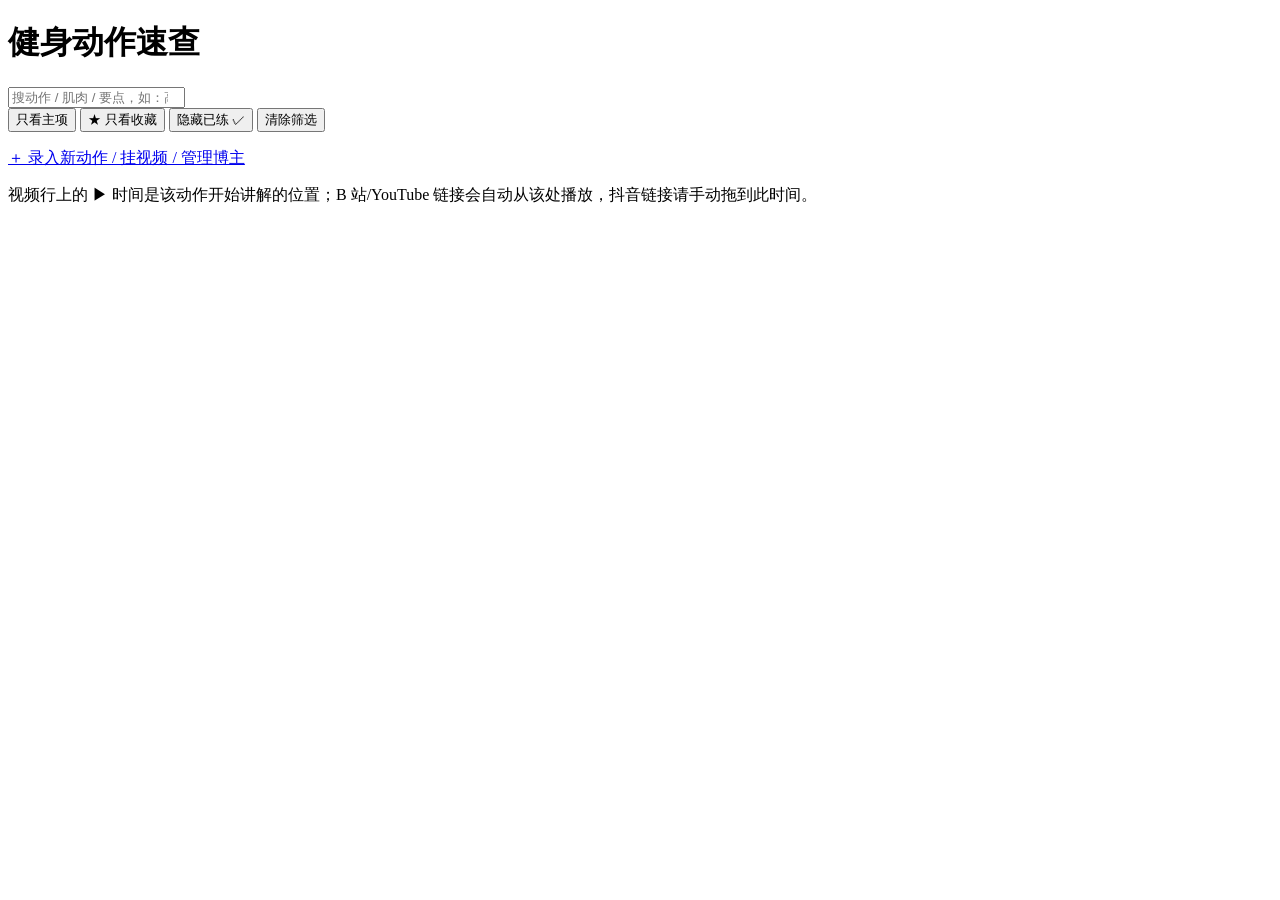
==== index.html @ b569b2a3 "Add files via upload" ====
<!DOCTYPE html>
<html lang="zh-CN">
<head>
  <meta charset="UTF-8">
  <meta name="viewport" content="width=device-width, initial-scale=1, viewport-fit=cover">
  <meta name="theme-color" content="#0f1115">
  <meta name="apple-mobile-web-app-capable" content="yes">
  <meta name="apple-mobile-web-app-status-bar-style" content="black-translucent">
  <title>健身动作速查</title>
  <link rel="manifest" href="manifest.json">
  <link rel="apple-touch-icon" href="assets/icon-192.png">
  <link rel="stylesheet" href="css/style.css">
</head>
<body>
  <header class="top">
    <h1>健身动作速查</h1>
    <input id="q" type="search" placeholder="搜动作 / 肌肉 / 要点，如：高位下拉" autocomplete="off">
  </header>

  <!-- 筛选区：全部由 js/app.js 根据 data.js 的表自动生成 -->
  <section class="filters">
    <div class="chip-row" id="partChips"></div>
    <div class="chip-row small" id="equipChips"></div>
    <div class="chip-row small" id="typeChips"></div>
    <div class="chip-row small" id="dayChips"></div>
    <div class="chip-row small" id="bloggerChips"></div>
    <div class="chip-row small">
      <button id="mainOnly" class="toggle">只看主项</button>
      <button id="favOnly" class="toggle">★ 只看收藏</button>
      <button id="hideDone" class="toggle">隐藏已练 ✓</button>
      <button id="clearFilters" class="toggle reset">清除筛选</button>
    </div>
  </section>

  <p id="count" class="count"></p>
  <main id="list" class="list"></main>

  <div id="empty" class="empty" hidden>
    <p>没有符合的动作</p>
    <p class="muted">减少筛选条件试试，或去 <a href="admin.html">录入页</a> 添加</p>
  </div>

  <footer class="foot">
    <a href="admin.html">＋ 录入新动作 / 挂视频 / 管理博主</a>
    <p class="hint">视频行上的 ▶ 时间是该动作开始讲解的位置；B 站/YouTube 链接会自动从该处播放，抖音链接请手动拖到此时间。</p>
  </footer>

  <script src="js/data.js"></script>
  <script src="js/app.js"></script>
</body>
</html>
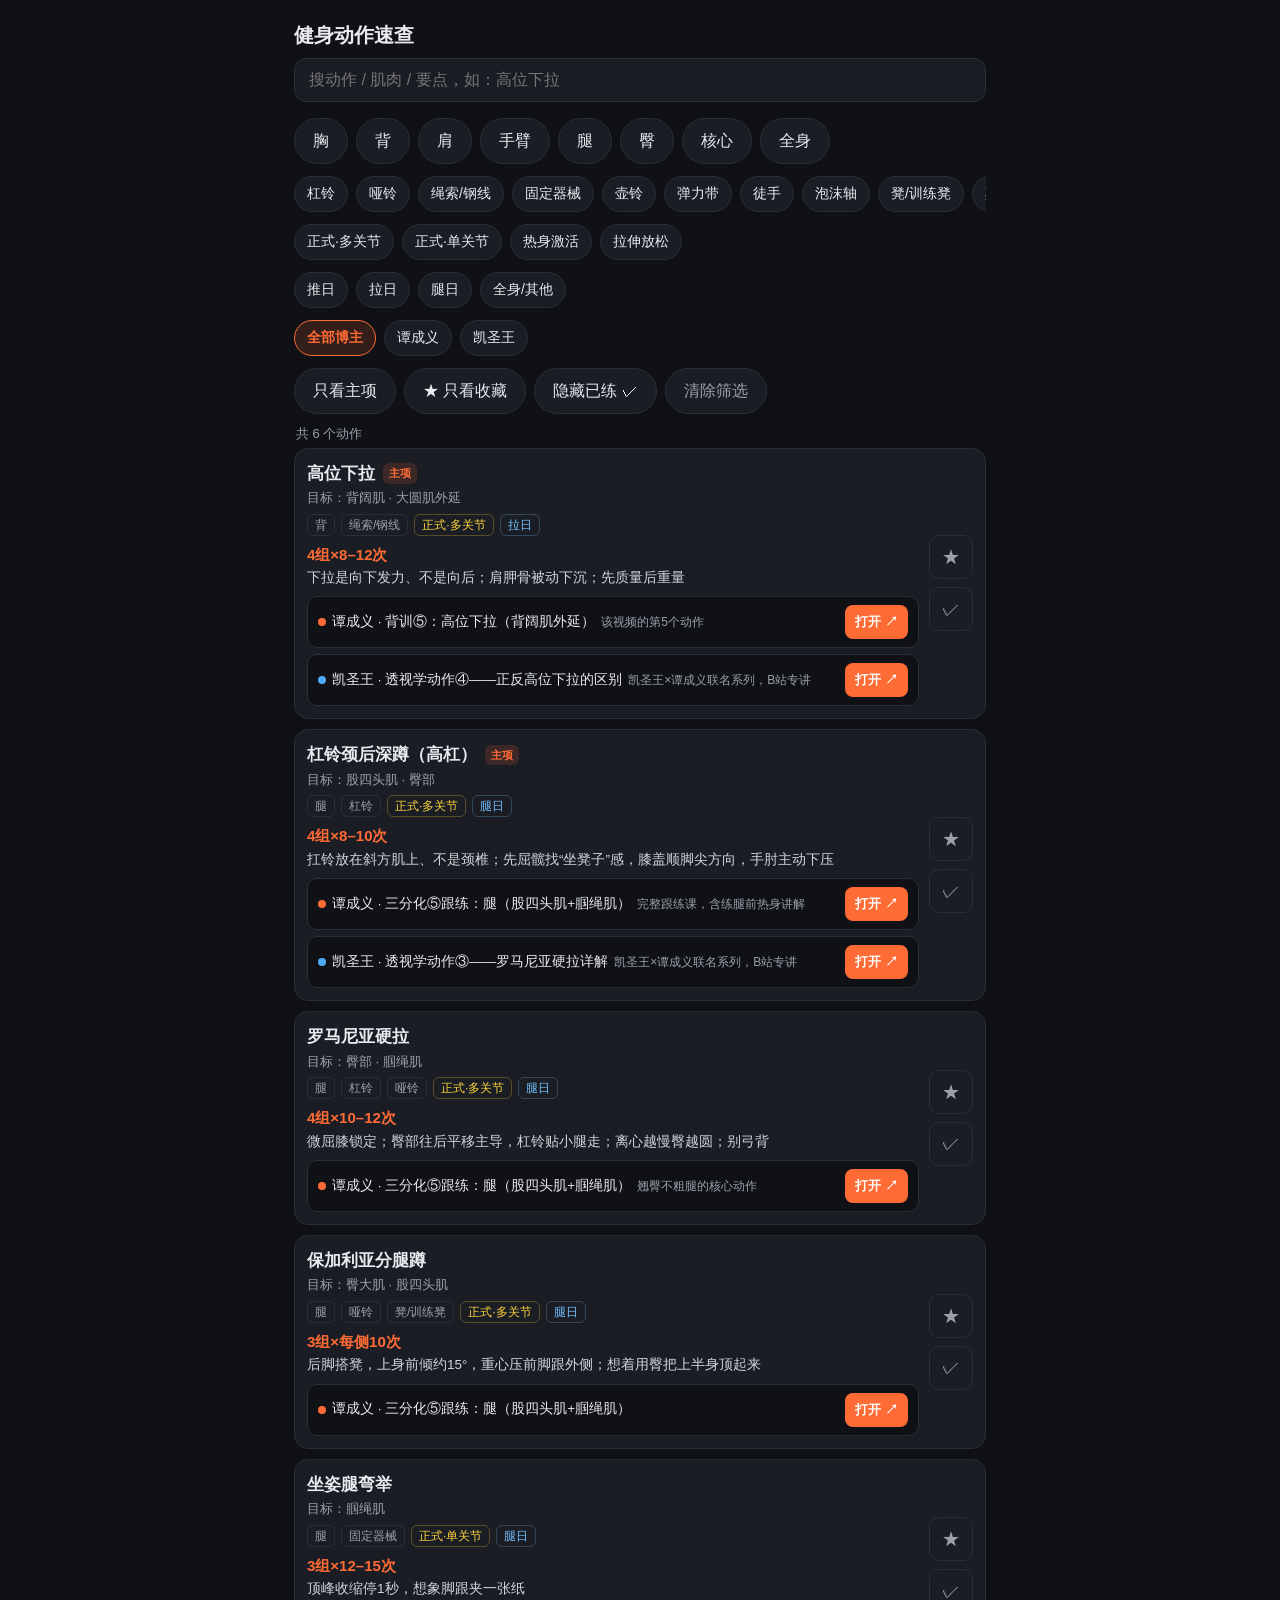
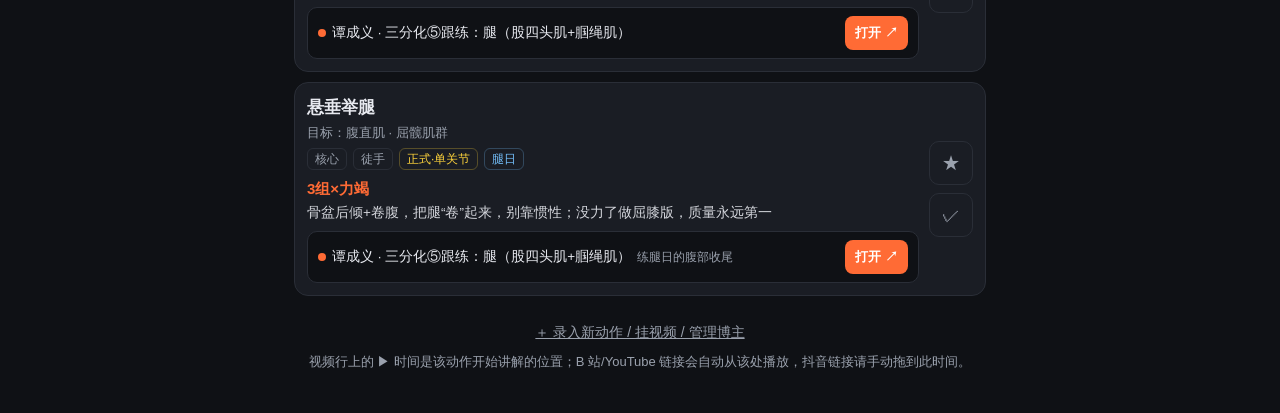
==== commit d2393ad0: "Add files via upload" ====
--- a/index.html
+++ b/index.html
@@ -8,8 +8,8 @@
   <meta name="apple-mobile-web-app-status-bar-style" content="black-translucent">
   <title>健身动作速查</title>
   <link rel="manifest" href="manifest.json">
-  <link rel="apple-touch-icon" href="assets/icon-192.png">
-  <link rel="stylesheet" href="css/style.css">
+  <link rel="apple-touch-icon" href="icon-192.png">
+  <link rel="stylesheet" href="style.css">
 </head>
 <body>
   <header class="top">
@@ -17,7 +17,7 @@
     <input id="q" type="search" placeholder="搜动作 / 肌肉 / 要点，如：高位下拉" autocomplete="off">
   </header>
 
-  <!-- 筛选区：全部由 js/app.js 根据 data.js 的表自动生成 -->
+  <!-- 筛选区：全部由 app.js 根据 data.js 的表自动生成 -->
   <section class="filters">
     <div class="chip-row" id="partChips"></div>
     <div class="chip-row small" id="equipChips"></div>
@@ -45,7 +45,7 @@
     <p class="hint">视频行上的 ▶ 时间是该动作开始讲解的位置；B 站/YouTube 链接会自动从该处播放，抖音链接请手动拖到此时间。</p>
   </footer>
 
-  <script src="js/data.js"></script>
-  <script src="js/app.js"></script>
+  <script src="data.js"></script>
+  <script src="app.js"></script>
 </body>
 </html>
--- a/style.css
+++ b/style.css
@@ -0,0 +1,149 @@
+/* 深色主题 + 手机优先：健身房里单手操作，按钮都要够大 */
+:root {
+  --bg: #0f1115;
+  --card: #1a1d24;
+  --line: #2a2e37;
+  --text: #e8eaf0;
+  --muted: #9aa1ad;
+  --accent: #ff6b35;
+  --accent-soft: rgba(255, 107, 53, 0.15);
+  --blue: #74c0fc;
+  --green: #69db7c;
+  --yellow: #ffd43b;
+}
+
+* { box-sizing: border-box; margin: 0; padding: 0; }
+html { -webkit-text-size-adjust: 100%; }
+body {
+  background: var(--bg);
+  color: var(--text);
+  font: 16px/1.5 -apple-system, "PingFang SC", "Noto Sans SC", sans-serif;
+  max-width: 720px;
+  margin: 0 auto;
+  padding: 12px 14px 40px;
+}
+
+.top { position: sticky; top: 0; background: var(--bg); padding: 8px 0 10px; z-index: 10; }
+.top h1 { font-size: 20px; margin-bottom: 8px; }
+.top input {
+  width: 100%; padding: 12px 14px; font-size: 16px;
+  background: var(--card); color: var(--text);
+  border: 1px solid var(--line); border-radius: 12px;
+}
+.top input:focus { outline: 2px solid var(--accent); border-color: transparent; }
+
+/* 筛选按钮行：可横向滑动 */
+.chip-row {
+  display: flex; gap: 8px; overflow-x: auto;
+  padding: 6px 0; -webkit-overflow-scrolling: touch;
+}
+.chip-row.small .chip, .toggle { min-height: 36px; font-size: 14px; padding: 6px 12px; }
+.chip, .toggle {
+  flex: 0 0 auto; min-height: 46px; padding: 10px 18px;
+  font-size: 16px; color: var(--text);
+  background: var(--card); border: 1px solid var(--line); border-radius: 999px;
+  cursor: pointer; user-select: none;
+}
+.chip.active, .toggle.active { background: var(--accent-soft); border-color: var(--accent); color: var(--accent); font-weight: 600; }
+.toggle.reset { color: var(--muted); }
+
+.count { color: var(--muted); font-size: 13px; padding: 4px 2px; }
+
+/* 动作卡片 */
+.list { display: flex; flex-direction: column; gap: 10px; }
+.card {
+  display: flex; gap: 10px; align-items: stretch;
+  background: var(--card); border: 1px solid var(--line);
+  border-radius: 14px; padding: 12px;
+}
+.card.watched { opacity: 0.55; }
+.card-main { flex: 1; min-width: 0; }
+.card h3 { font-size: 17px; margin-bottom: 2px; display: flex; align-items: center; gap: 8px; flex-wrap: wrap; }
+.muscles { color: var(--muted); font-size: 13px; margin-bottom: 6px; }
+.scheme { color: var(--accent); font-weight: 700; font-size: 15px; margin: 8px 0 2px; }
+.note { color: var(--text); font-size: 13.5px; opacity: 0.9; margin-bottom: 8px; }
+.tags { display: flex; flex-wrap: wrap; gap: 6px; }
+.tag {
+  font-size: 12px; color: var(--muted);
+  border: 1px solid var(--line); border-radius: 6px; padding: 1px 7px;
+}
+.tag.type { color: var(--yellow); border-color: #ffd43b44; }
+.tag.day { color: var(--blue); border-color: #74c0fc44; }
+
+.badge {
+  font-size: 11px; font-weight: 700; color: var(--accent);
+  background: var(--accent-soft); border-radius: 6px; padding: 2px 6px;
+}
+
+/* 动作下挂的视频行 */
+.videos { display: flex; flex-direction: column; gap: 6px; margin-top: 4px; }
+.video-row {
+  display: flex; align-items: center; gap: 8px;
+  background: var(--bg); border: 1px solid var(--line);
+  border-radius: 10px; padding: 8px 10px;
+}
+.v-title { flex: 1; min-width: 0; font-size: 13.5px; display: flex; align-items: center; gap: 6px; flex-wrap: wrap; }
+.v-note { color: var(--muted); font-size: 12px; }
+.v-time {
+  flex: 0 0 auto; font-size: 12.5px; font-weight: 700; color: var(--yellow);
+  border: 1px solid #ffd43b66; border-radius: 6px; padding: 1px 7px;
+}
+.muted { color: var(--muted); }
+.dot { width: 8px; height: 8px; border-radius: 50%; flex: 0 0 auto; }
+.v-open {
+  flex: 0 0 auto; text-decoration: none; font-weight: 600; font-size: 13px;
+  color: #fff; background: var(--accent);
+  border-radius: 8px; padding: 6px 10px; min-height: 34px; line-height: 22px;
+}
+
+.card-actions { display: flex; flex-direction: column; gap: 8px; justify-content: center; }
+.icon-btn {
+  min-width: 44px; min-height: 44px; font-size: 18px; border-radius: 10px;
+  background: transparent; border: 1px solid var(--line); color: var(--muted); cursor: pointer;
+}
+.icon-btn.fav.on { color: var(--yellow); border-color: var(--yellow); }
+.icon-btn.done-btn.on { color: var(--green); border-color: var(--green); }
+
+.empty { text-align: center; padding: 40px 0; }
+.empty .muted { color: var(--muted); font-size: 14px; margin-top: 6px; }
+.empty a { color: var(--accent); }
+
+.foot { margin-top: 24px; text-align: center; }
+.foot a { color: var(--muted); font-size: 14px; }
+
+/* ---------- 录入页 admin.html 专用 ---------- */
+.admin-section {
+  background: var(--card); border: 1px solid var(--line);
+  border-radius: 14px; padding: 14px; margin-bottom: 16px;
+}
+.admin-section h2 { font-size: 16px; margin-bottom: 4px; }
+.section-sub { color: var(--muted); font-size: 13px; margin-bottom: 10px; }
+.field { margin-bottom: 12px; }
+.field label { display: block; font-size: 13px; color: var(--muted); margin-bottom: 4px; }
+.field input, .field textarea, .field select {
+  width: 100%; padding: 10px 12px; font-size: 15px;
+  background: var(--bg); color: var(--text);
+  border: 1px solid var(--line); border-radius: 10px;
+  font-family: inherit;
+}
+.field textarea { min-height: 70px; resize: vertical; }
+.checks { display: flex; flex-wrap: wrap; gap: 8px; }
+.checks label {
+  display: flex; align-items: center; gap: 5px;
+  border: 1px solid var(--line); border-radius: 999px;
+  padding: 8px 14px; font-size: 15px; cursor: pointer;
+}
+.checks input { width: 18px; height: 18px; accent-color: var(--accent); }
+.btn-primary {
+  width: 100%; min-height: 48px; font-size: 16px; font-weight: 600;
+  background: var(--accent); color: #fff; border: none; border-radius: 12px; cursor: pointer;
+}
+.btn-secondary {
+  width: 100%; min-height: 44px; font-size: 15px; margin-top: 8px;
+  background: var(--card); color: var(--text);
+  border: 1px solid var(--line); border-radius: 12px; cursor: pointer;
+}
+.warn { color: var(--yellow); font-size: 14px; margin-top: 8px; }
+.ok { color: var(--green); font-size: 14px; margin-top: 8px; }
+.hint { color: var(--muted); font-size: 13px; margin-top: 8px; line-height: 1.6; }
+#out { min-height: 180px; font-family: ui-monospace, monospace; font-size: 12px; }
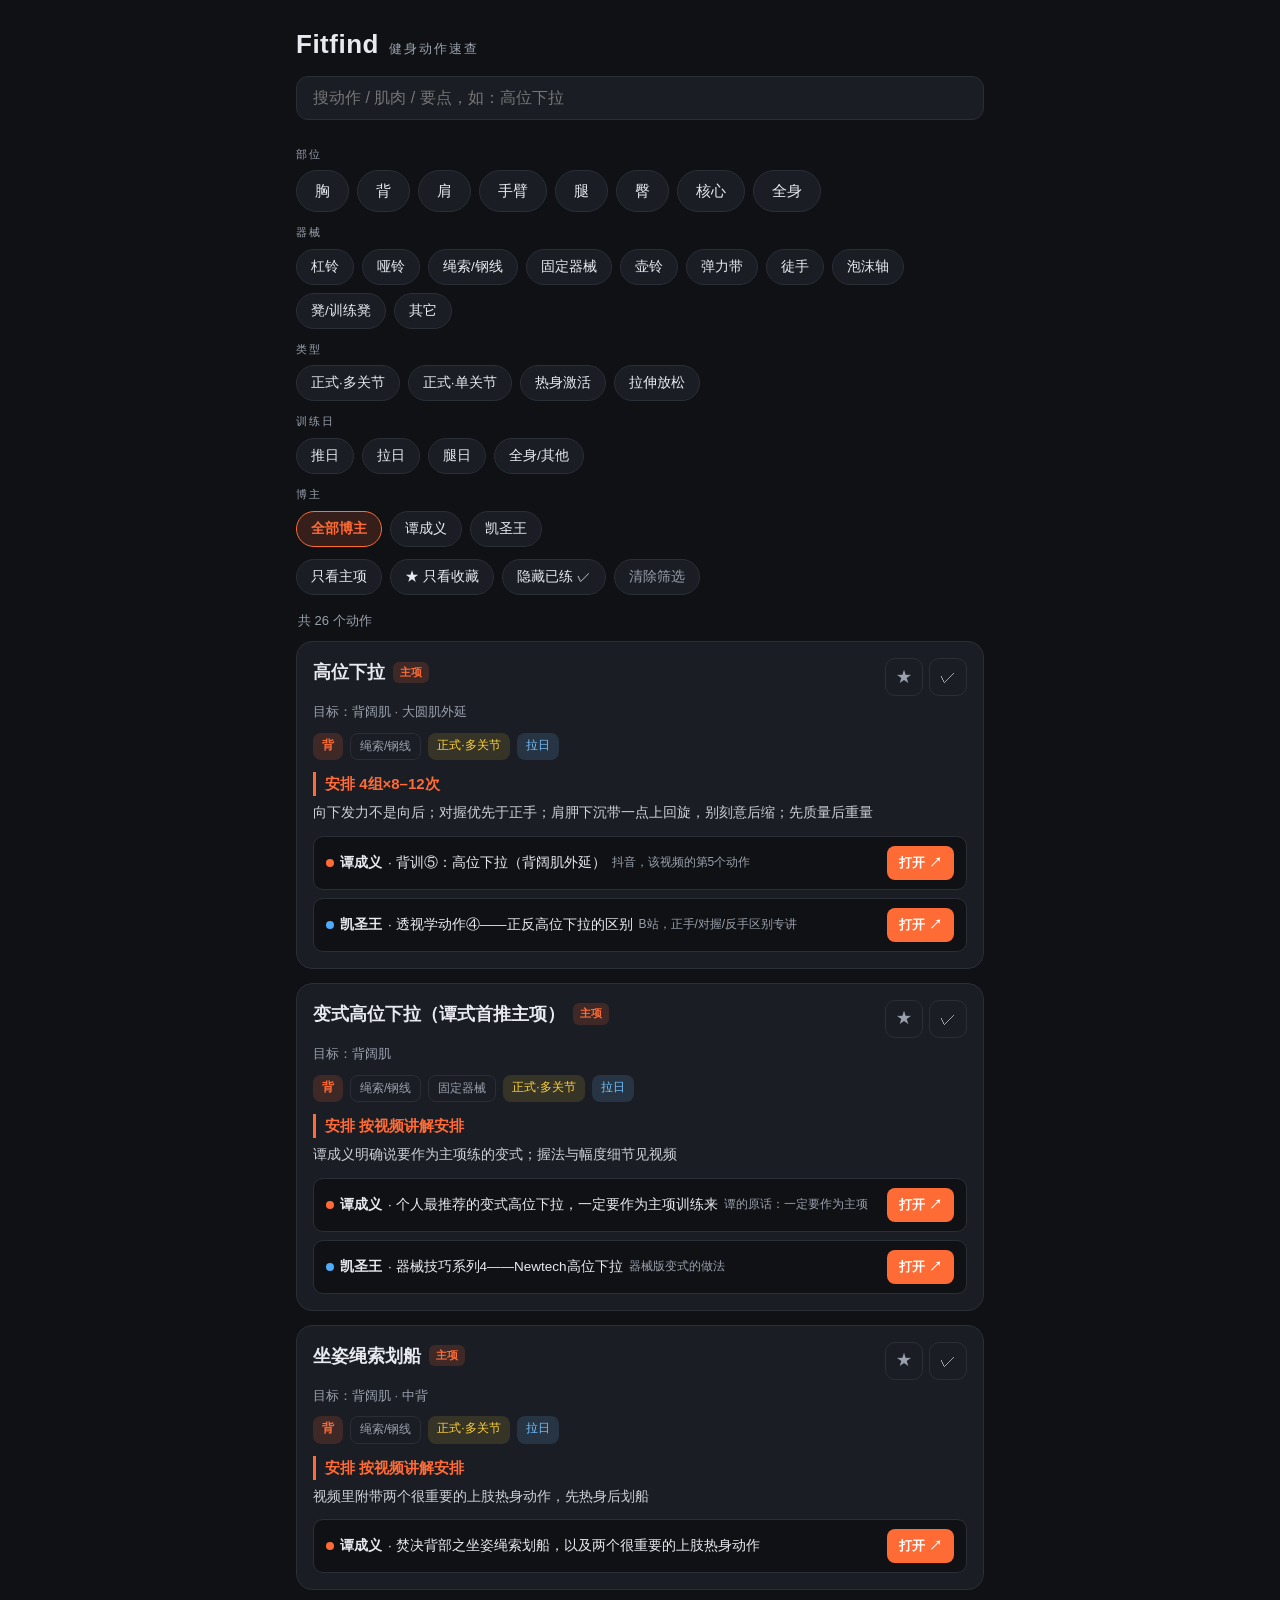
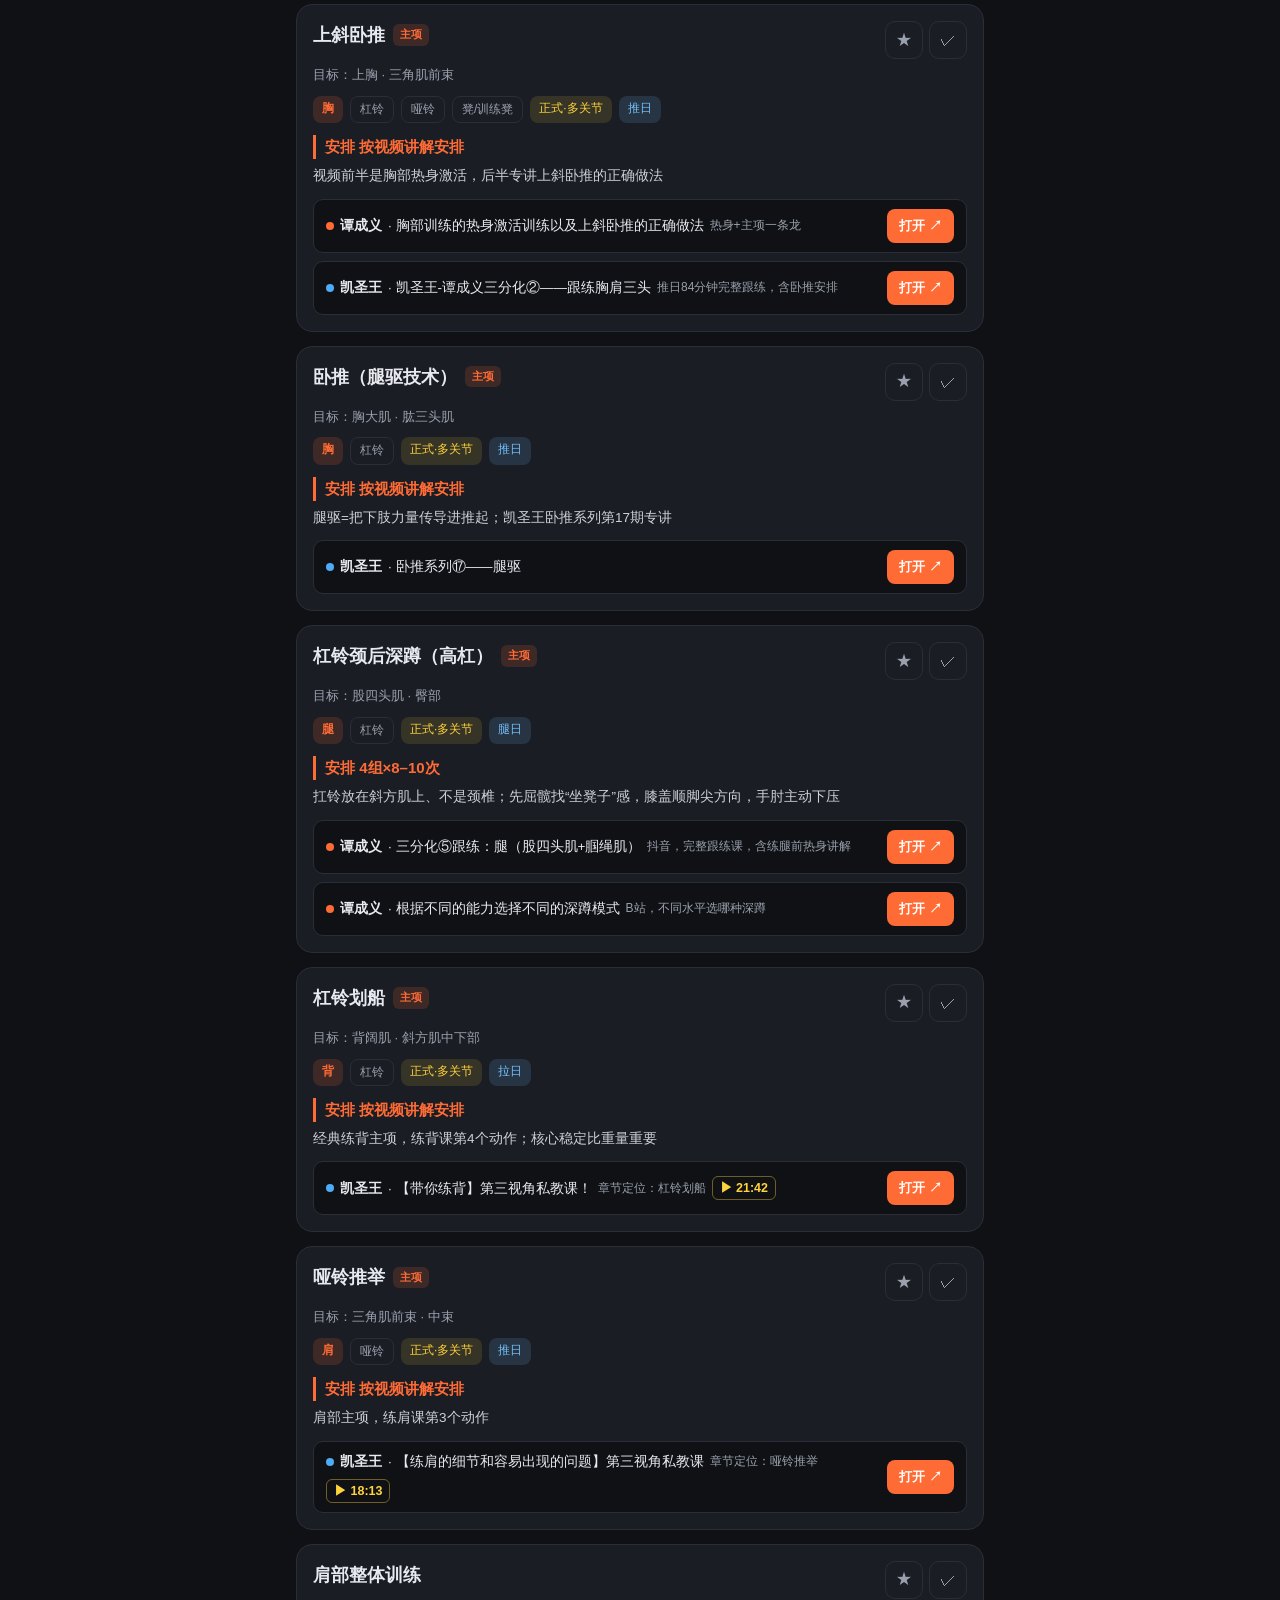
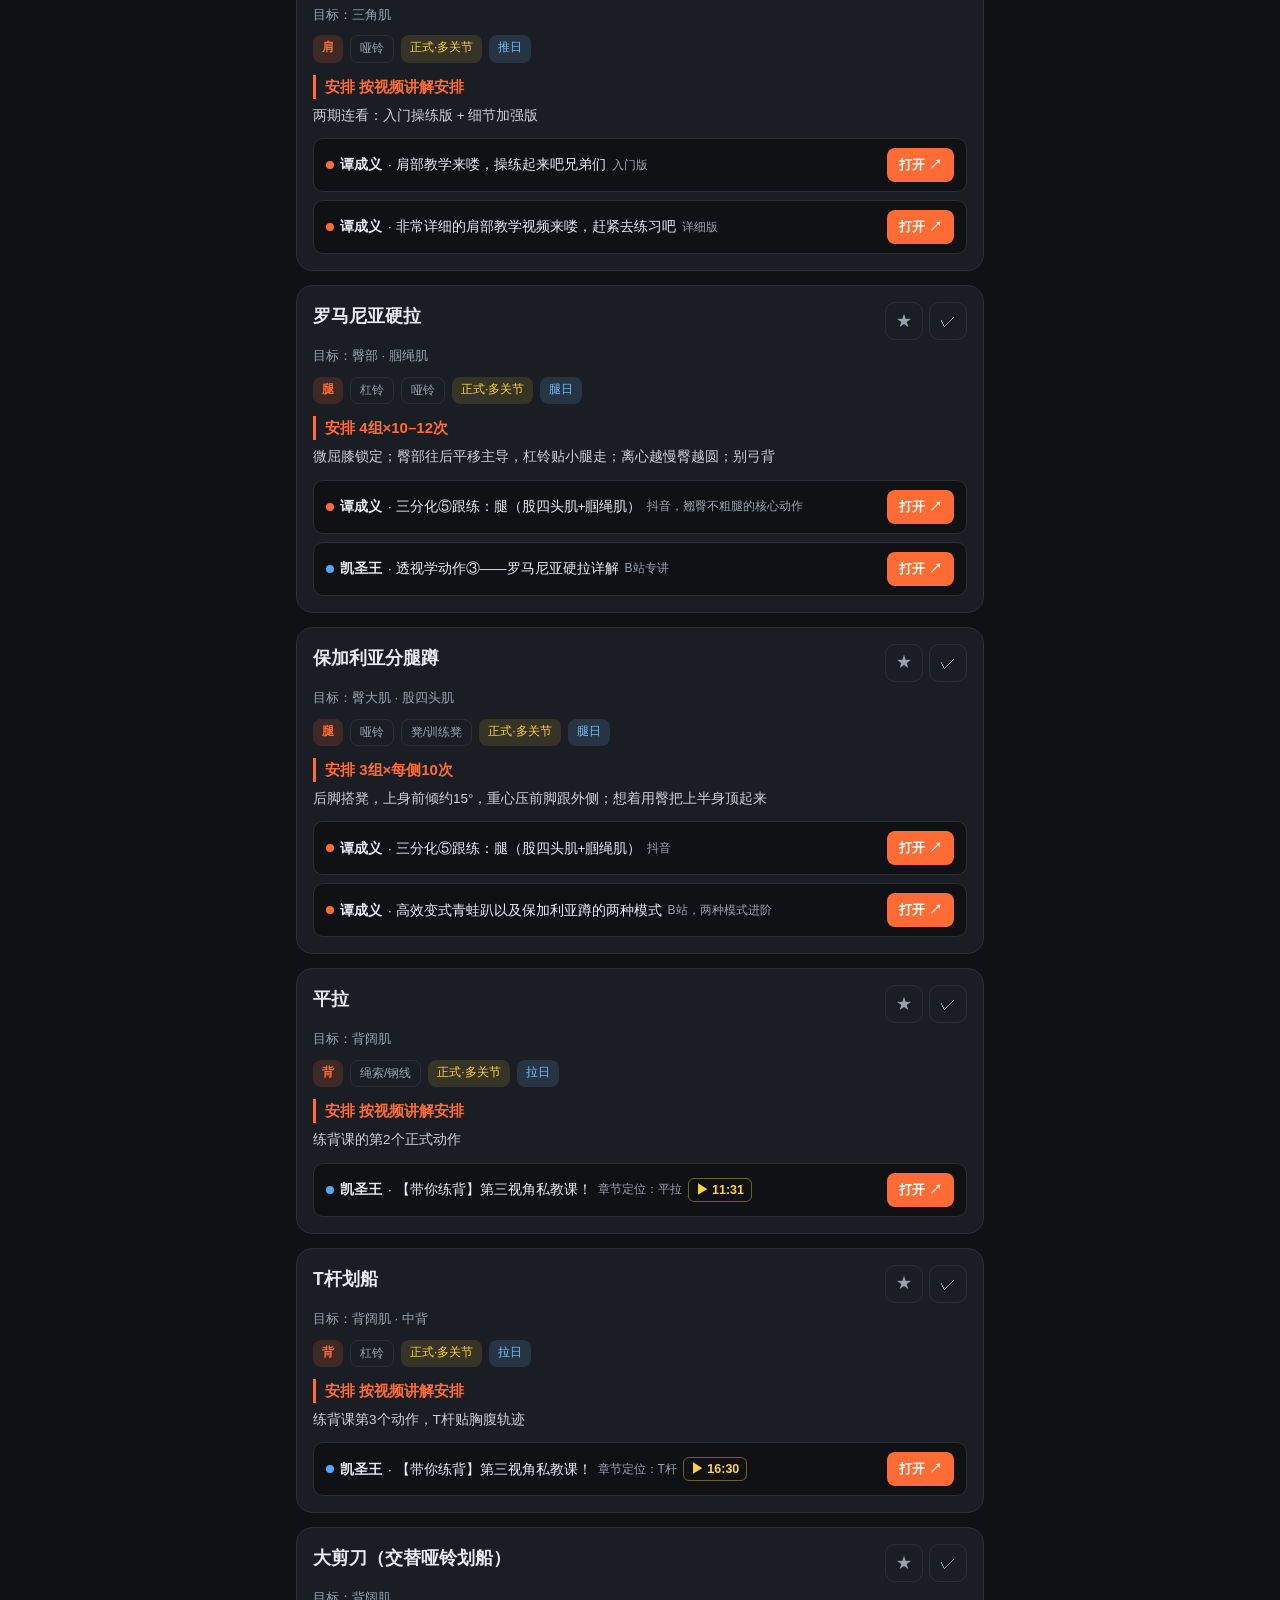
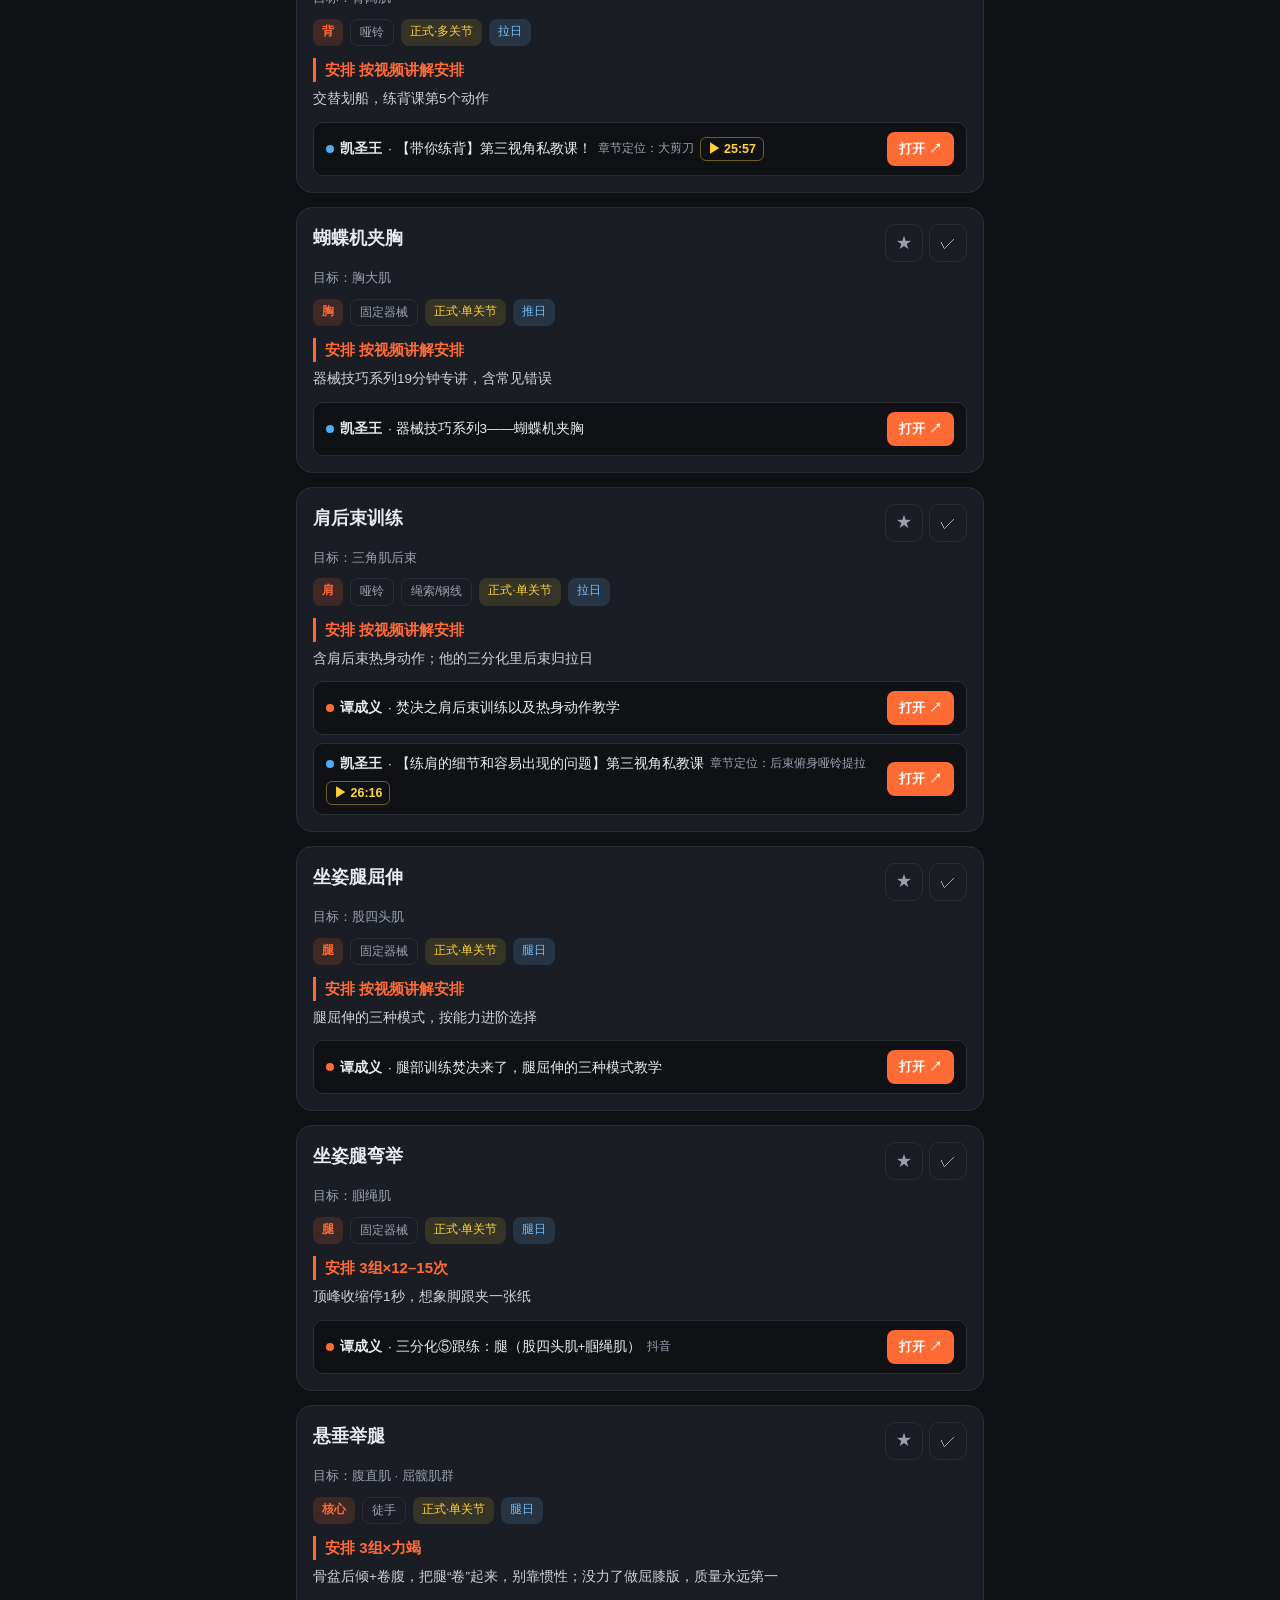
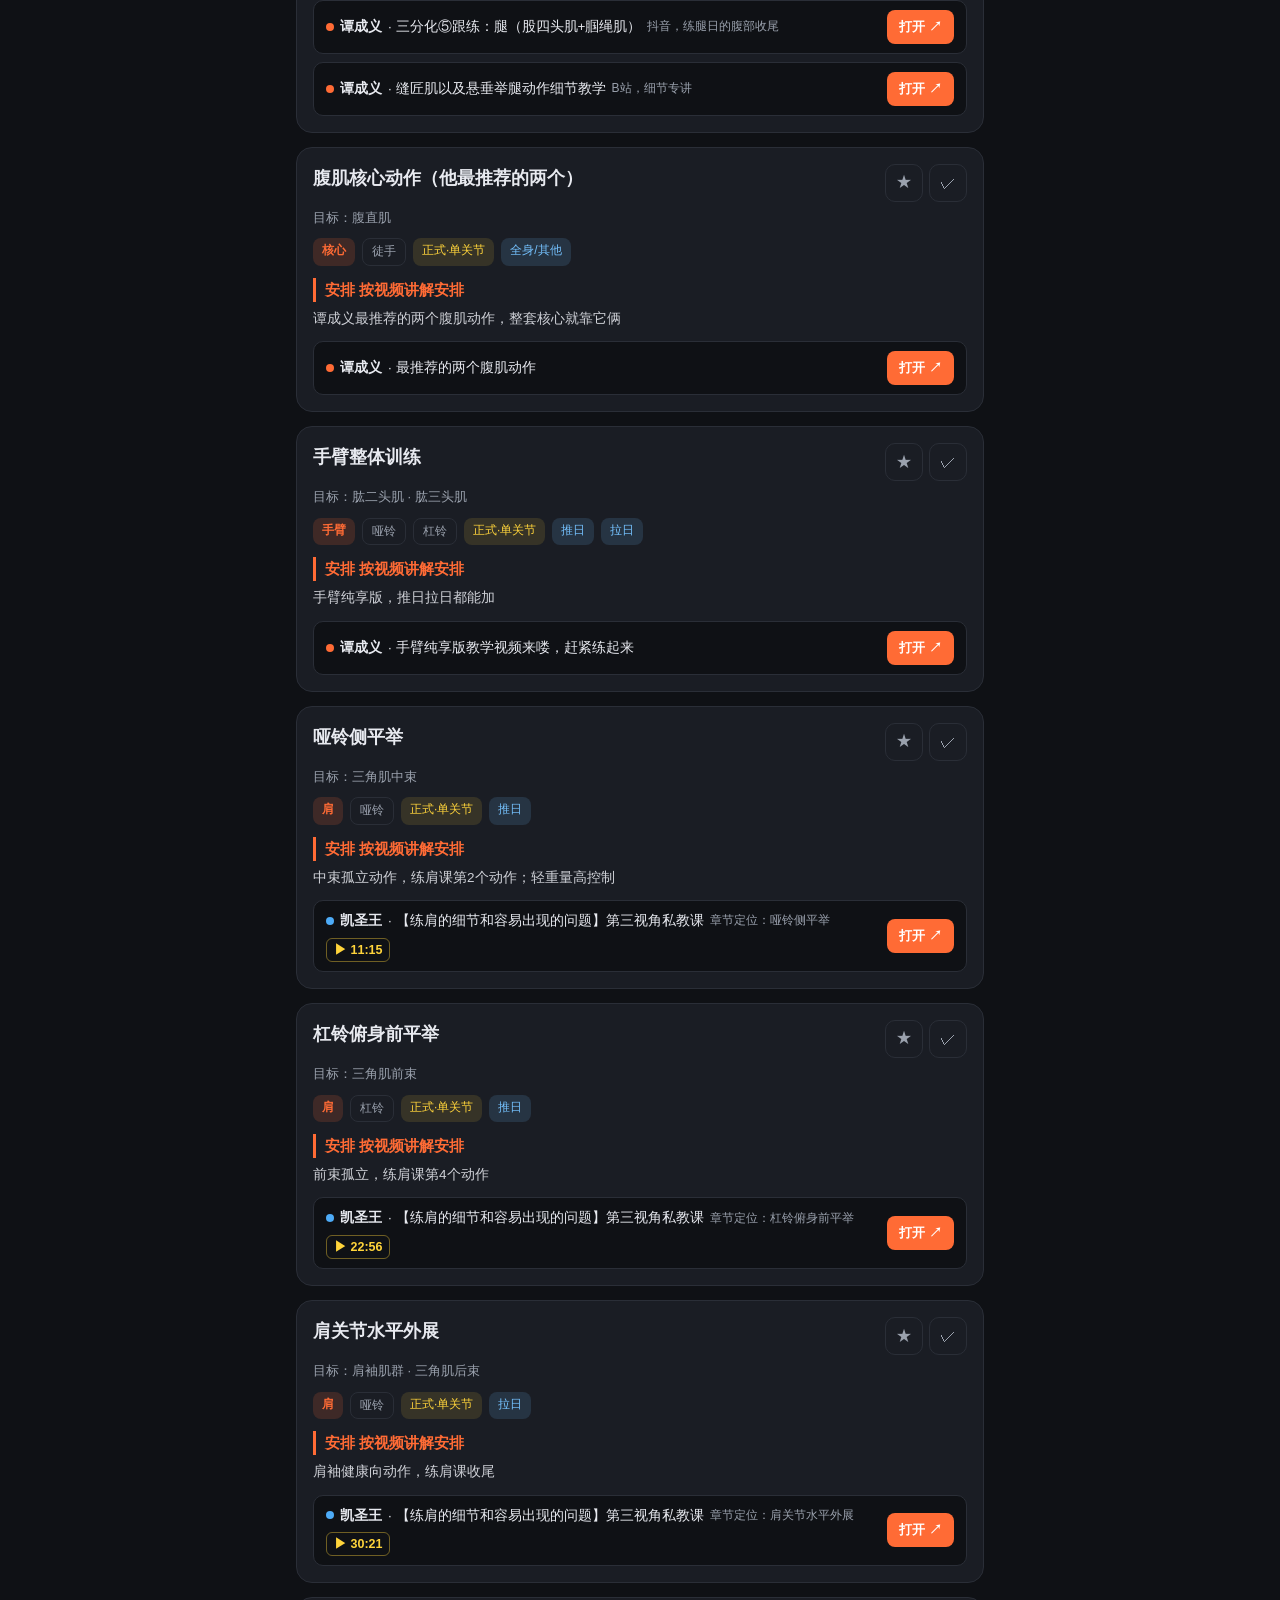
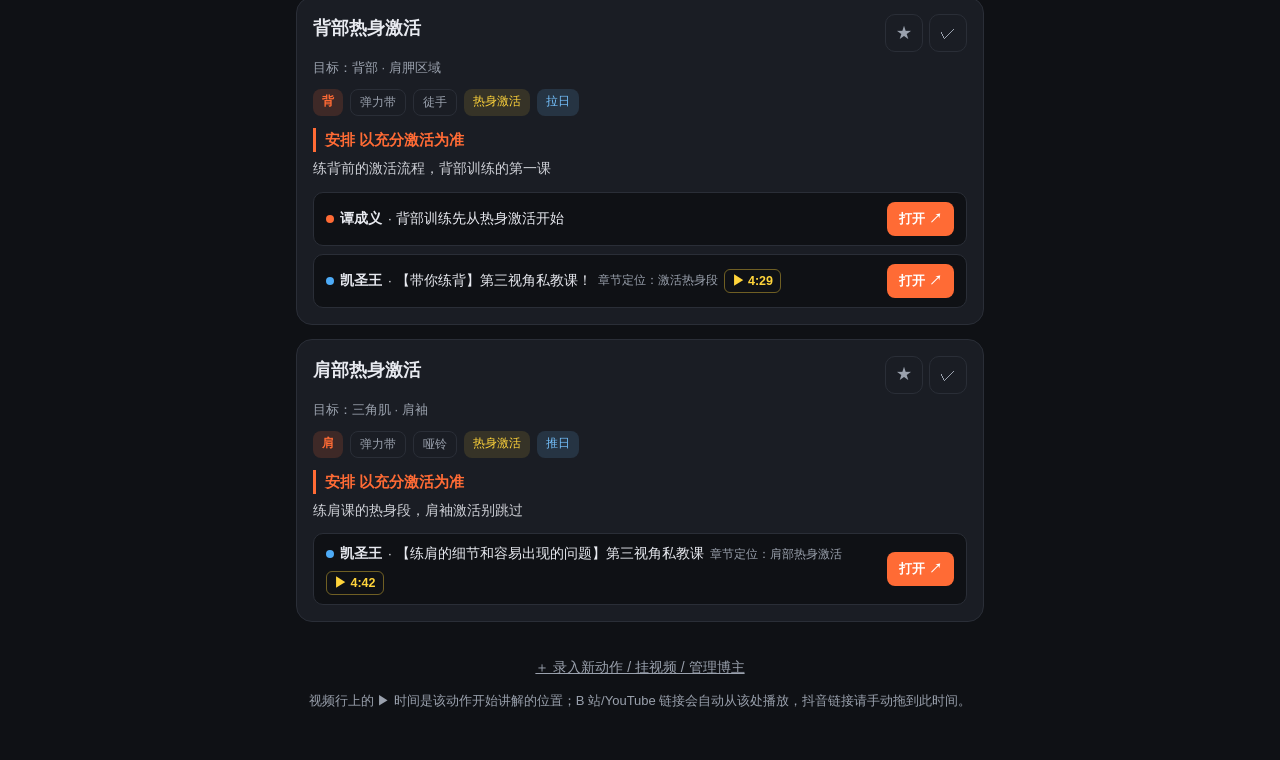
==== commit e3f52a2c: "Add files via upload" ====
--- a/index.html
+++ b/index.html
@@ -6,29 +6,47 @@
   <meta name="theme-color" content="#0f1115">
   <meta name="apple-mobile-web-app-capable" content="yes">
   <meta name="apple-mobile-web-app-status-bar-style" content="black-translucent">
-  <title>健身动作速查</title>
+  <title>Fitfind</title>
   <link rel="manifest" href="manifest.json">
   <link rel="apple-touch-icon" href="icon-192.png">
   <link rel="stylesheet" href="style.css">
 </head>
 <body>
   <header class="top">
-    <h1>健身动作速查</h1>
+    <h1>Fitfind<span class="sub">健身动作速查</span></h1>
     <input id="q" type="search" placeholder="搜动作 / 肌肉 / 要点，如：高位下拉" autocomplete="off">
   </header>
 
-  <!-- 筛选区：全部由 app.js 根据 data.js 的表自动生成 -->
+  <!-- 筛选区：每个维度一行，按钮由 app.js 根据 data.js 的表自动生成 -->
   <section class="filters">
-    <div class="chip-row" id="partChips"></div>
-    <div class="chip-row small" id="equipChips"></div>
-    <div class="chip-row small" id="typeChips"></div>
-    <div class="chip-row small" id="dayChips"></div>
-    <div class="chip-row small" id="bloggerChips"></div>
-    <div class="chip-row small">
-      <button id="mainOnly" class="toggle">只看主项</button>
-      <button id="favOnly" class="toggle">★ 只看收藏</button>
-      <button id="hideDone" class="toggle">隐藏已练 ✓</button>
-      <button id="clearFilters" class="toggle reset">清除筛选</button>
+    <div class="frow">
+      <span class="flabel">部位</span>
+      <div class="chips" id="partChips"></div>
+    </div>
+    <div class="frow">
+      <span class="flabel">器械</span>
+      <div class="chips small" id="equipChips"></div>
+    </div>
+    <div class="frow">
+      <span class="flabel">类型</span>
+      <div class="chips small" id="typeChips"></div>
+    </div>
+    <div class="frow">
+      <span class="flabel">训练日</span>
+      <div class="chips small" id="dayChips"></div>
+    </div>
+    <div class="frow">
+      <span class="flabel">博主</span>
+      <div class="chips small" id="bloggerChips"></div>
+    </div>
+    <div class="frow">
+      <span class="flabel"></span>
+      <div class="chips small">
+        <button id="mainOnly" class="toggle">只看主项</button>
+        <button id="favOnly" class="toggle">★ 只看收藏</button>
+        <button id="hideDone" class="toggle">隐藏已练 ✓</button>
+        <button id="clearFilters" class="toggle reset">清除筛选</button>
+      </div>
     </div>
   </section>
 
--- a/style.css
+++ b/style.css
@@ -1,4 +1,5 @@
-/* 深色主题 + 手机优先：健身房里单手操作，按钮都要够大 */
+/* Fitfind —— 深色主题 + 手机优先
+   设计原则：信息分层（部位/器械/类型/训练日/博主 五种视觉语言）、呼吸感间距、单手大按钮 */
 :root {
   --bg: #0f1115;
   --card: #1a1d24;
@@ -6,10 +7,12 @@
   --text: #e8eaf0;
   --muted: #9aa1ad;
   --accent: #ff6b35;
-  --accent-soft: rgba(255, 107, 53, 0.15);
+  --accent-soft: rgba(255, 107, 53, 0.16);
   --blue: #74c0fc;
+  --blue-soft: rgba(116, 192, 252, 0.14);
   --green: #69db7c;
   --yellow: #ffd43b;
+  --yellow-soft: rgba(255, 212, 59, 0.12);
 }
 
 * { box-sizing: border-box; margin: 0; padding: 0; }
@@ -17,70 +20,85 @@
 body {
   background: var(--bg);
   color: var(--text);
-  font: 16px/1.5 -apple-system, "PingFang SC", "Noto Sans SC", sans-serif;
+  font: 16px/1.6 -apple-system, "PingFang SC", "Noto Sans SC", sans-serif;
   max-width: 720px;
   margin: 0 auto;
-  padding: 12px 14px 40px;
+  padding: 14px 16px 48px;
 }
 
-.top { position: sticky; top: 0; background: var(--bg); padding: 8px 0 10px; z-index: 10; }
-.top h1 { font-size: 20px; margin-bottom: 8px; }
+/* ---------- 顶部 ---------- */
+.top { position: sticky; top: 0; background: var(--bg); padding: 10px 0 12px; z-index: 10; }
+.top h1 { font-size: 26px; letter-spacing: 0.5px; display: flex; align-items: baseline; gap: 10px; }
+.top h1 .sub { font-size: 13px; font-weight: 400; color: var(--muted); letter-spacing: 2px; }
 .top input {
-  width: 100%; padding: 12px 14px; font-size: 16px;
+  width: 100%; padding: 12px 16px; font-size: 16px; margin-top: 10px;
   background: var(--card); color: var(--text);
   border: 1px solid var(--line); border-radius: 12px;
 }
 .top input:focus { outline: 2px solid var(--accent); border-color: transparent; }
 
-/* 筛选按钮行：可横向滑动 */
-.chip-row {
-  display: flex; gap: 8px; overflow-x: auto;
-  padding: 6px 0; -webkit-overflow-scrolling: touch;
+/* ---------- 筛选区：每行一个小标签 + 可换行的按钮组 ---------- */
+.filters { padding-top: 2px; }
+.frow { margin: 12px 0; }
+.flabel {
+  display: block; font-size: 11px; color: var(--muted);
+  letter-spacing: 2px; margin-bottom: 7px;
 }
-.chip-row.small .chip, .toggle { min-height: 36px; font-size: 14px; padding: 6px 12px; }
+.chips { display: flex; flex-wrap: wrap; gap: 8px; }
 .chip, .toggle {
-  flex: 0 0 auto; min-height: 46px; padding: 10px 18px;
-  font-size: 16px; color: var(--text);
+  min-height: 42px; padding: 9px 18px;
+  font-size: 15px; color: var(--text);
   background: var(--card); border: 1px solid var(--line); border-radius: 999px;
   cursor: pointer; user-select: none;
 }
+.chips.small .chip, .toggle { min-height: 36px; font-size: 13.5px; padding: 6px 14px; }
 .chip.active, .toggle.active { background: var(--accent-soft); border-color: var(--accent); color: var(--accent); font-weight: 600; }
 .toggle.reset { color: var(--muted); }
 
-.count { color: var(--muted); font-size: 13px; padding: 4px 2px; }
+.count { color: var(--muted); font-size: 13px; margin: 16px 2px 10px; }
 
-/* 动作卡片 */
-.list { display: flex; flex-direction: column; gap: 10px; }
+/* ---------- 动作卡片 ---------- */
+.list { display: flex; flex-direction: column; gap: 14px; }
 .card {
-  display: flex; gap: 10px; align-items: stretch;
   background: var(--card); border: 1px solid var(--line);
-  border-radius: 14px; padding: 12px;
+  border-radius: 16px; padding: 16px;
 }
 .card.watched { opacity: 0.55; }
-.card-main { flex: 1; min-width: 0; }
-.card h3 { font-size: 17px; margin-bottom: 2px; display: flex; align-items: center; gap: 8px; flex-wrap: wrap; }
-.muscles { color: var(--muted); font-size: 13px; margin-bottom: 6px; }
-.scheme { color: var(--accent); font-weight: 700; font-size: 15px; margin: 8px 0 2px; }
-.note { color: var(--text); font-size: 13.5px; opacity: 0.9; margin-bottom: 8px; }
-.tags { display: flex; flex-wrap: wrap; gap: 6px; }
-.tag {
-  font-size: 12px; color: var(--muted);
-  border: 1px solid var(--line); border-radius: 6px; padding: 1px 7px;
-}
-.tag.type { color: var(--yellow); border-color: #ffd43b44; }
-.tag.day { color: var(--blue); border-color: #74c0fc44; }
+
+.card-head { display: flex; align-items: flex-start; gap: 10px; }
+.card-head h3 { font-size: 17.5px; flex: 1; min-width: 0; display: flex; align-items: center; gap: 8px; flex-wrap: wrap; }
+.acts { display: flex; gap: 6px; flex: 0 0 auto; }
+.acts .icon-btn { min-width: 38px; min-height: 38px; font-size: 16px; }
 
 .badge {
   font-size: 11px; font-weight: 700; color: var(--accent);
-  background: var(--accent-soft); border-radius: 6px; padding: 2px 6px;
+  background: var(--accent-soft); border-radius: 6px; padding: 2px 7px;
 }
 
+.muscles { color: var(--muted); font-size: 13px; margin: 6px 0 10px; }
+
+/* 标签：五种视觉语言严格区分 */
+.tags { display: flex; flex-wrap: wrap; gap: 7px; }
+.tag { font-size: 12px; border-radius: 8px; padding: 3px 9px; }
+.tag.part   { background: var(--accent-soft); color: var(--accent); font-weight: 600; }            /* 部位：实心橙 */
+.tag.equip  { border: 1px solid var(--line); color: var(--muted); }                                  /* 器械：灰描边 */
+.tag.type   { background: var(--yellow-soft); color: var(--yellow); }                                /* 类型：黄底 */
+.tag.day    { background: var(--blue-soft); color: var(--blue); }                                    /* 训练日：蓝底 */
+
+/* 组数：左侧橙色竖条强调 */
+.scheme {
+  color: var(--accent); font-weight: 700; font-size: 15px;
+  border-left: 3px solid var(--accent);
+  padding-left: 9px; margin: 12px 0 6px;
+}
+.note { color: var(--text); opacity: 0.88; font-size: 13.5px; }
+
 /* 动作下挂的视频行 */
-.videos { display: flex; flex-direction: column; gap: 6px; margin-top: 4px; }
+.videos { display: flex; flex-direction: column; gap: 8px; margin-top: 12px; }
 .video-row {
   display: flex; align-items: center; gap: 8px;
   background: var(--bg); border: 1px solid var(--line);
-  border-radius: 10px; padding: 8px 10px;
+  border-radius: 10px; padding: 9px 12px;
 }
 .v-title { flex: 1; min-width: 0; font-size: 13.5px; display: flex; align-items: center; gap: 6px; flex-wrap: wrap; }
 .v-note { color: var(--muted); font-size: 12px; }
@@ -93,10 +111,9 @@
 .v-open {
   flex: 0 0 auto; text-decoration: none; font-weight: 600; font-size: 13px;
   color: #fff; background: var(--accent);
-  border-radius: 8px; padding: 6px 10px; min-height: 34px; line-height: 22px;
+  border-radius: 8px; padding: 6px 12px; min-height: 34px; line-height: 22px;
 }
 
-.card-actions { display: flex; flex-direction: column; gap: 8px; justify-content: center; }
 .icon-btn {
   min-width: 44px; min-height: 44px; font-size: 18px; border-radius: 10px;
   background: transparent; border: 1px solid var(--line); color: var(--muted); cursor: pointer;
@@ -104,34 +121,34 @@
 .icon-btn.fav.on { color: var(--yellow); border-color: var(--yellow); }
 .icon-btn.done-btn.on { color: var(--green); border-color: var(--green); }
 
-.empty { text-align: center; padding: 40px 0; }
+.empty { text-align: center; padding: 48px 0; }
 .empty .muted { color: var(--muted); font-size: 14px; margin-top: 6px; }
 .empty a { color: var(--accent); }
 
-.foot { margin-top: 24px; text-align: center; }
+.foot { margin-top: 32px; text-align: center; }
 .foot a { color: var(--muted); font-size: 14px; }
 
-/* ---------- 录入页 admin.html 专用 ---------- */
+/* ---------- 录入页 admin.html ---------- */
 .admin-section {
   background: var(--card); border: 1px solid var(--line);
-  border-radius: 14px; padding: 14px; margin-bottom: 16px;
+  border-radius: 16px; padding: 16px; margin-bottom: 16px;
 }
 .admin-section h2 { font-size: 16px; margin-bottom: 4px; }
-.section-sub { color: var(--muted); font-size: 13px; margin-bottom: 10px; }
-.field { margin-bottom: 12px; }
-.field label { display: block; font-size: 13px; color: var(--muted); margin-bottom: 4px; }
+.section-sub { color: var(--muted); font-size: 13px; margin-bottom: 12px; }
+.field { margin-bottom: 14px; }
+.field label { display: block; font-size: 13px; color: var(--muted); margin-bottom: 5px; }
 .field input, .field textarea, .field select {
-  width: 100%; padding: 10px 12px; font-size: 15px;
+  width: 100%; padding: 11px 14px; font-size: 15px;
   background: var(--bg); color: var(--text);
   border: 1px solid var(--line); border-radius: 10px;
   font-family: inherit;
 }
-.field textarea { min-height: 70px; resize: vertical; }
+.field textarea { min-height: 72px; resize: vertical; }
 .checks { display: flex; flex-wrap: wrap; gap: 8px; }
 .checks label {
-  display: flex; align-items: center; gap: 5px;
+  display: flex; align-items: center; gap: 6px;
   border: 1px solid var(--line); border-radius: 999px;
-  padding: 8px 14px; font-size: 15px; cursor: pointer;
+  padding: 9px 16px; font-size: 15px; cursor: pointer;
 }
 .checks input { width: 18px; height: 18px; accent-color: var(--accent); }
 .btn-primary {
@@ -145,5 +162,5 @@
 }
 .warn { color: var(--yellow); font-size: 14px; margin-top: 8px; }
 .ok { color: var(--green); font-size: 14px; margin-top: 8px; }
-.hint { color: var(--muted); font-size: 13px; margin-top: 8px; line-height: 1.6; }
+.hint { color: var(--muted); font-size: 13px; margin-top: 10px; line-height: 1.7; }
 #out { min-height: 180px; font-family: ui-monospace, monospace; font-size: 12px; }
